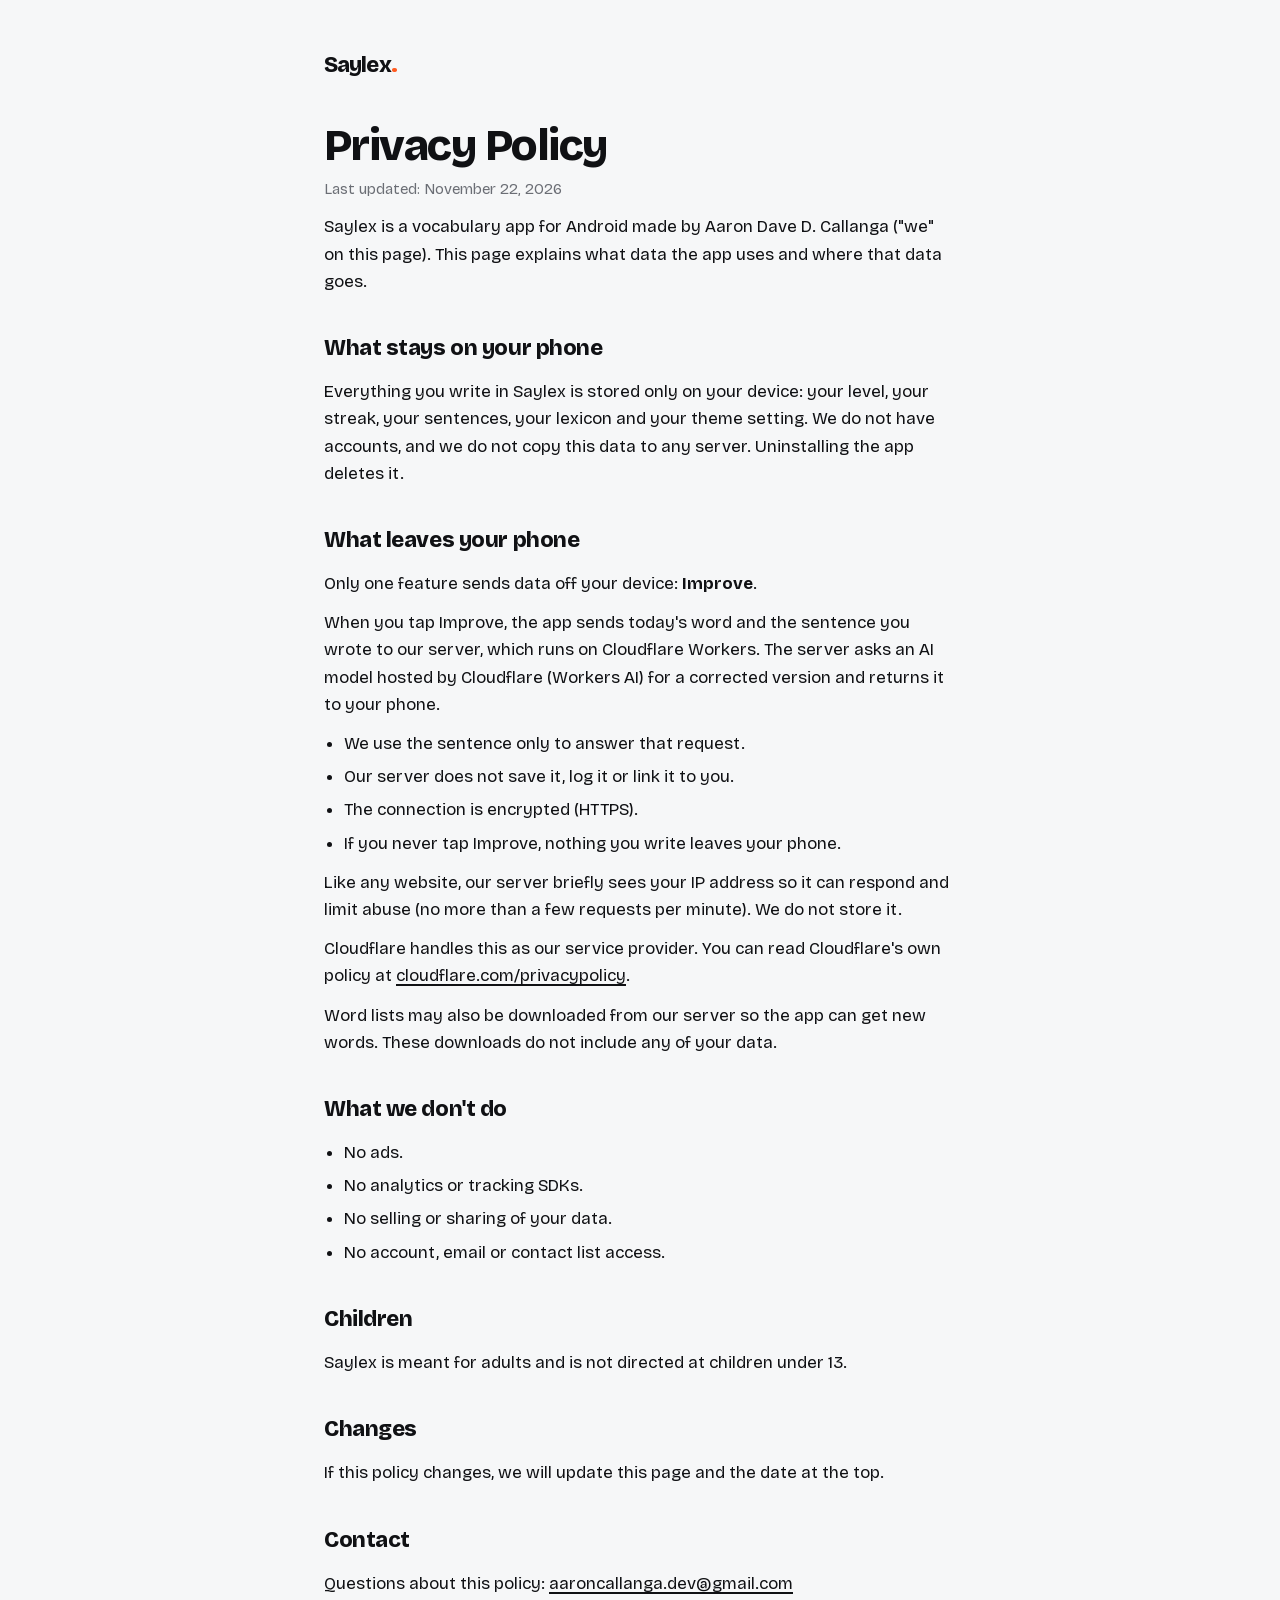
==== privacy/index.html @ c281ec07 "feat: add Saylex home and privacy policy pages Co-Authored-By: Claude Opus 5.5 <noreply@anthropic.co" ====
<!doctype html>
<html lang="en">
<head>
<meta charset="utf-8">
<meta name="viewport" content="width=device-width,initial-scale=1">
<title>Privacy Policy · Saylex</title>
<meta name="description" content="What data the Saylex app uses and where it goes.">
<link rel="stylesheet" href="../style.css">
</head>
<body>
<main>
  <a class="mark" href="../">Saylex<i>.</i></a>
  <h1>Privacy Policy</h1>
  <p class="meta">Last updated: November 22, 2026</p>

  <p>Saylex is a vocabulary app for Android made by Aaron Dave D. Callanga ("we" on this page). This page explains what data the app uses and where that data goes.</p>

  <h2>What stays on your phone</h2>
  <p>Everything you write in Saylex is stored only on your device: your level, your streak, your sentences, your lexicon and your theme setting. We do not have accounts, and we do not copy this data to any server. Uninstalling the app deletes it.</p>

  <h2>What leaves your phone</h2>
  <p>Only one feature sends data off your device: <strong>Improve</strong>.</p>
  <p>When you tap Improve, the app sends today's word and the sentence you wrote to our server, which runs on Cloudflare Workers. The server asks an AI model hosted by Cloudflare (Workers AI) for a corrected version and returns it to your phone.</p>
  <ul>
    <li>We use the sentence only to answer that request.</li>
    <li>Our server does not save it, log it or link it to you.</li>
    <li>The connection is encrypted (HTTPS).</li>
    <li>If you never tap Improve, nothing you write leaves your phone.</li>
  </ul>
  <p>Like any website, our server briefly sees your IP address so it can respond and limit abuse (no more than a few requests per minute). We do not store it.</p>
  <p>Cloudflare handles this as our service provider. You can read Cloudflare's own policy at <a href="https://www.cloudflare.com/privacypolicy/">cloudflare.com/privacypolicy</a>.</p>
  <p>Word lists may also be downloaded from our server so the app can get new words. These downloads do not include any of your data.</p>

  <h2>What we don't do</h2>
  <ul>
    <li>No ads.</li>
    <li>No analytics or tracking SDKs.</li>
    <li>No selling or sharing of your data.</li>
    <li>No account, email or contact list access.</li>
  </ul>

  <h2>Children</h2>
  <p>Saylex is meant for adults and is not directed at children under 13.</p>

  <h2>Changes</h2>
  <p>If this policy changes, we will update this page and the date at the top.</p>

  <h2>Contact</h2>
  <p>Questions about this policy: <a href="mailto:aaroncallanga.dev@gmail.com">aaroncallanga.dev@gmail.com</a></p>
</main>
</body>
</html>
---- style.css ----
/* Saylex site: Paper by default, Graphite when the device is in dark mode */
@font-face{font-family:"Bricolage Grotesque";src:url(fonts/bricolage-grotesque-latin.woff2) format("woff2");font-weight:200 800;font-display:swap}
:root{--ground:#F6F7F8;--ink:#101114;--ink2:#6B6E75;--line:#E3E5E8;--mark:#101114}
@media (prefers-color-scheme:dark){:root{--ground:#0E0F11;--ink:#F2F2F0;--ink2:#8A8C91;--line:#2A2C30;--mark:#FF5A1F}}
*{box-sizing:border-box;margin:0;padding:0}
html{background:var(--ground);color:var(--ink);font:17px/1.6 "Bricolage Grotesque",system-ui,sans-serif;-webkit-font-smoothing:antialiased}
main{max-width:680px;margin:0 auto;padding:48px 24px 96px}
.mark{display:inline-block;font-weight:800;font-size:22px;letter-spacing:-.04em;color:var(--ink);text-decoration:none}
.mark i{font-style:normal;color:#FF5A1F}
h1{font-weight:800;font-size:44px;line-height:1.05;letter-spacing:-.035em;margin-top:40px}
h1.hero{font-size:40px;max-width:16ch}
h2{font-weight:800;font-size:22px;letter-spacing:-.02em;margin-top:36px}
p,ul{margin-top:12px;color:var(--ink)}
ul{padding-left:20px}
li{margin-top:6px}
.meta{color:var(--ink2);font-size:15px;margin-top:8px}
a{color:var(--ink);text-decoration-color:var(--mark);text-decoration-thickness:2px;text-underline-offset:3px}
.links{margin-top:28px;color:var(--ink2)}
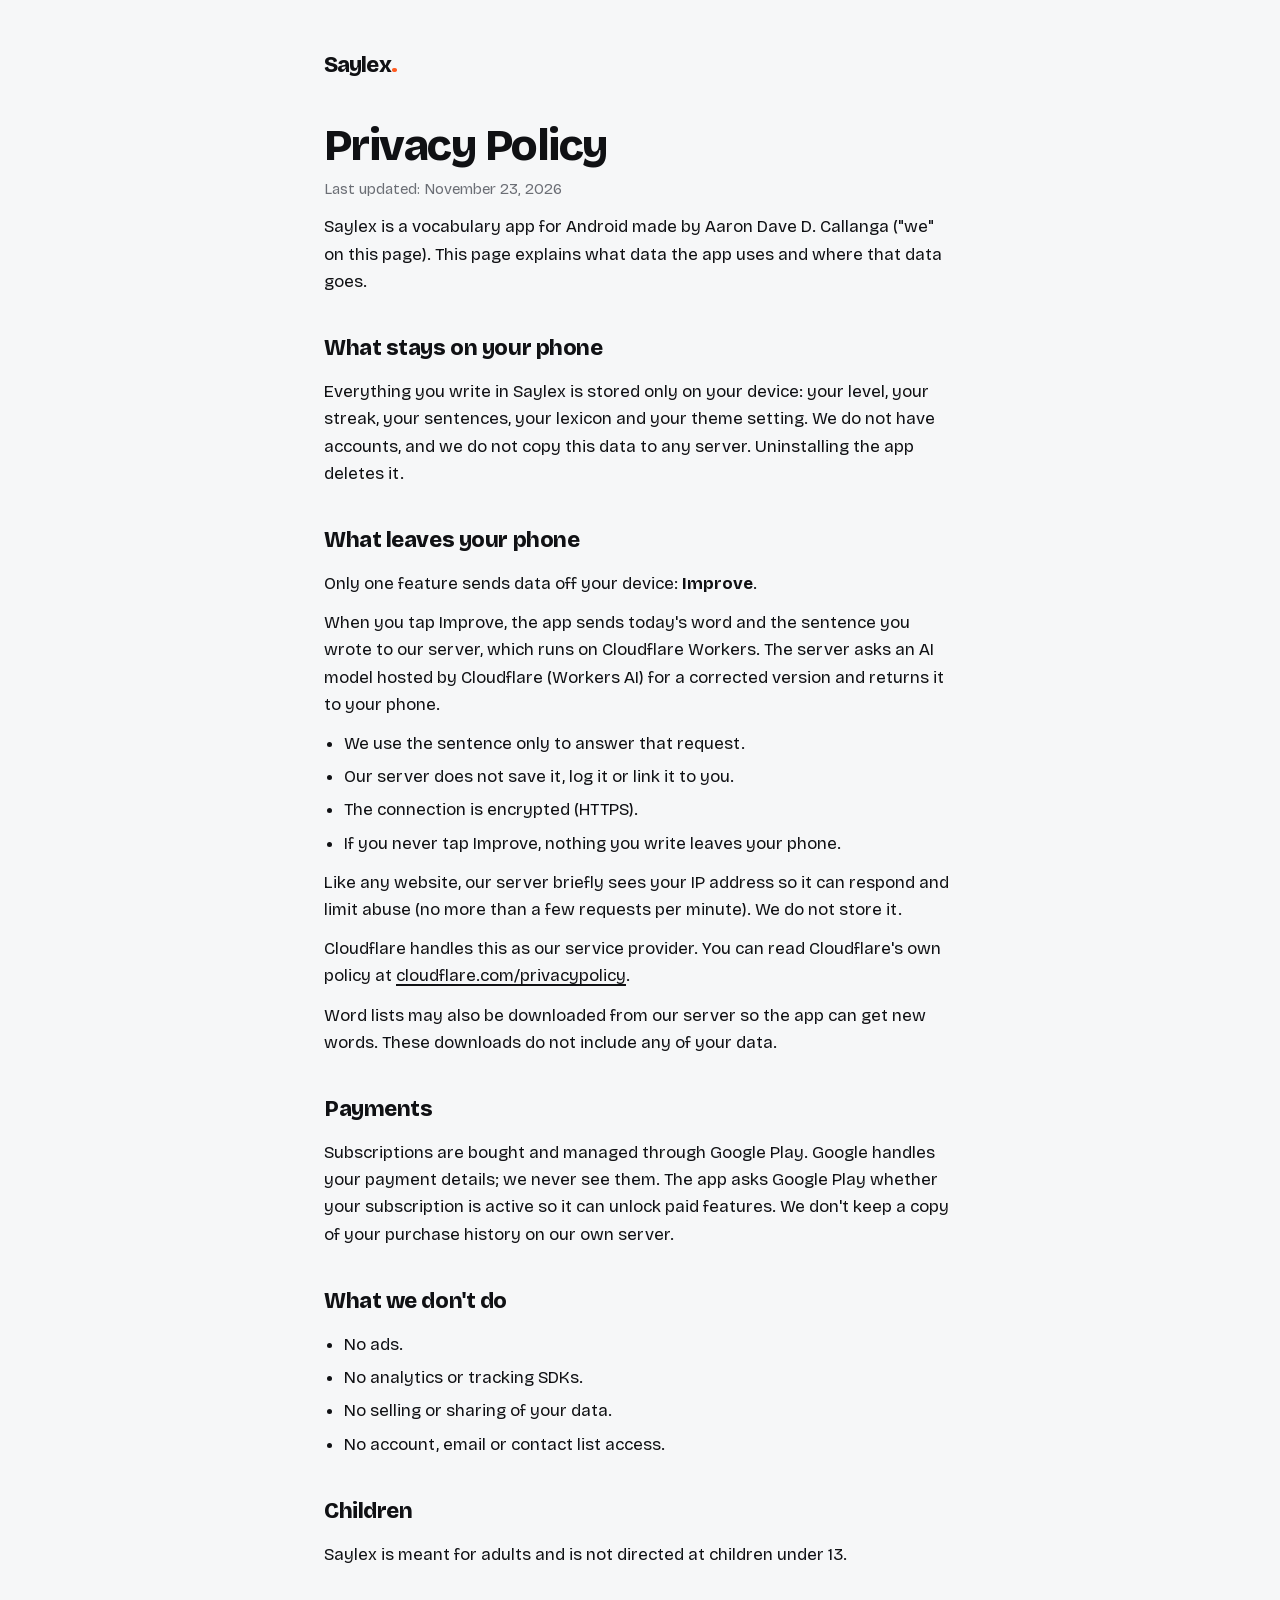
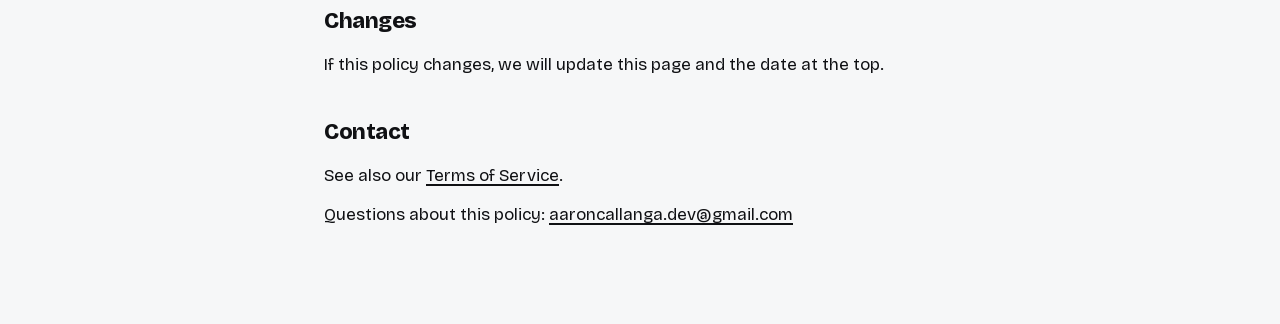
==== commit b4421dd5: "feat: add terms of service and payments note to privacy Co-Authored-By: Claude Opus 5.5 <noreply@ant" ====
--- a/privacy/index.html
+++ b/privacy/index.html
@@ -11,7 +11,7 @@
 <main>
   <a class="mark" href="../">Saylex<i>.</i></a>
   <h1>Privacy Policy</h1>
-  <p class="meta">Last updated: November 22, 2026</p>
+  <p class="meta">Last updated: November 23, 2026</p>
 
   <p>Saylex is a vocabulary app for Android made by Aaron Dave D. Callanga ("we" on this page). This page explains what data the app uses and where that data goes.</p>
 
@@ -31,6 +31,9 @@
   <p>Cloudflare handles this as our service provider. You can read Cloudflare's own policy at <a href="https://www.cloudflare.com/privacypolicy/">cloudflare.com/privacypolicy</a>.</p>
   <p>Word lists may also be downloaded from our server so the app can get new words. These downloads do not include any of your data.</p>
 
+  <h2>Payments</h2>
+  <p>Subscriptions are bought and managed through Google Play. Google handles your payment details; we never see them. The app asks Google Play whether your subscription is active so it can unlock paid features. We don't keep a copy of your purchase history on our own server.</p>
+
   <h2>What we don't do</h2>
   <ul>
     <li>No ads.</li>
@@ -46,6 +49,7 @@
   <p>If this policy changes, we will update this page and the date at the top.</p>
 
   <h2>Contact</h2>
+  <p>See also our <a href="../terms/">Terms of Service</a>.</p>
   <p>Questions about this policy: <a href="mailto:aaroncallanga.dev@gmail.com">aaroncallanga.dev@gmail.com</a></p>
 </main>
 </body>
